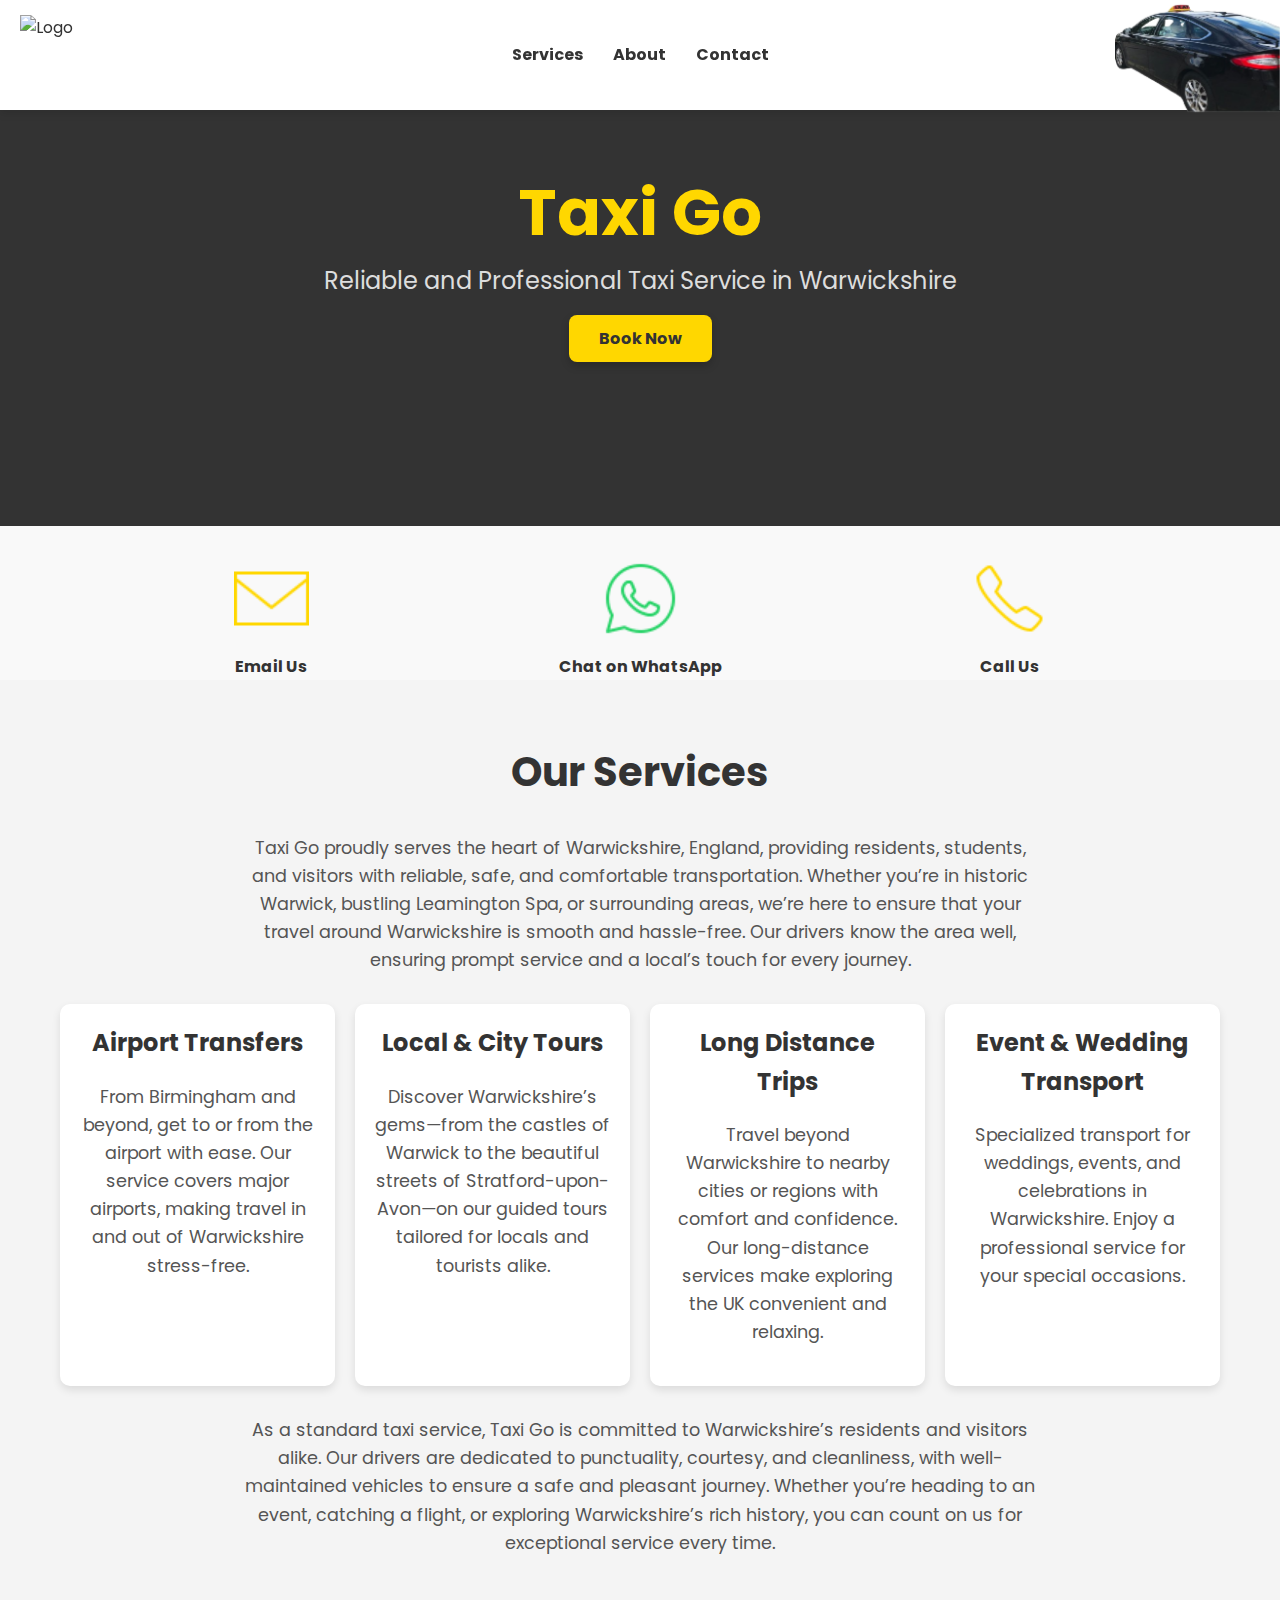
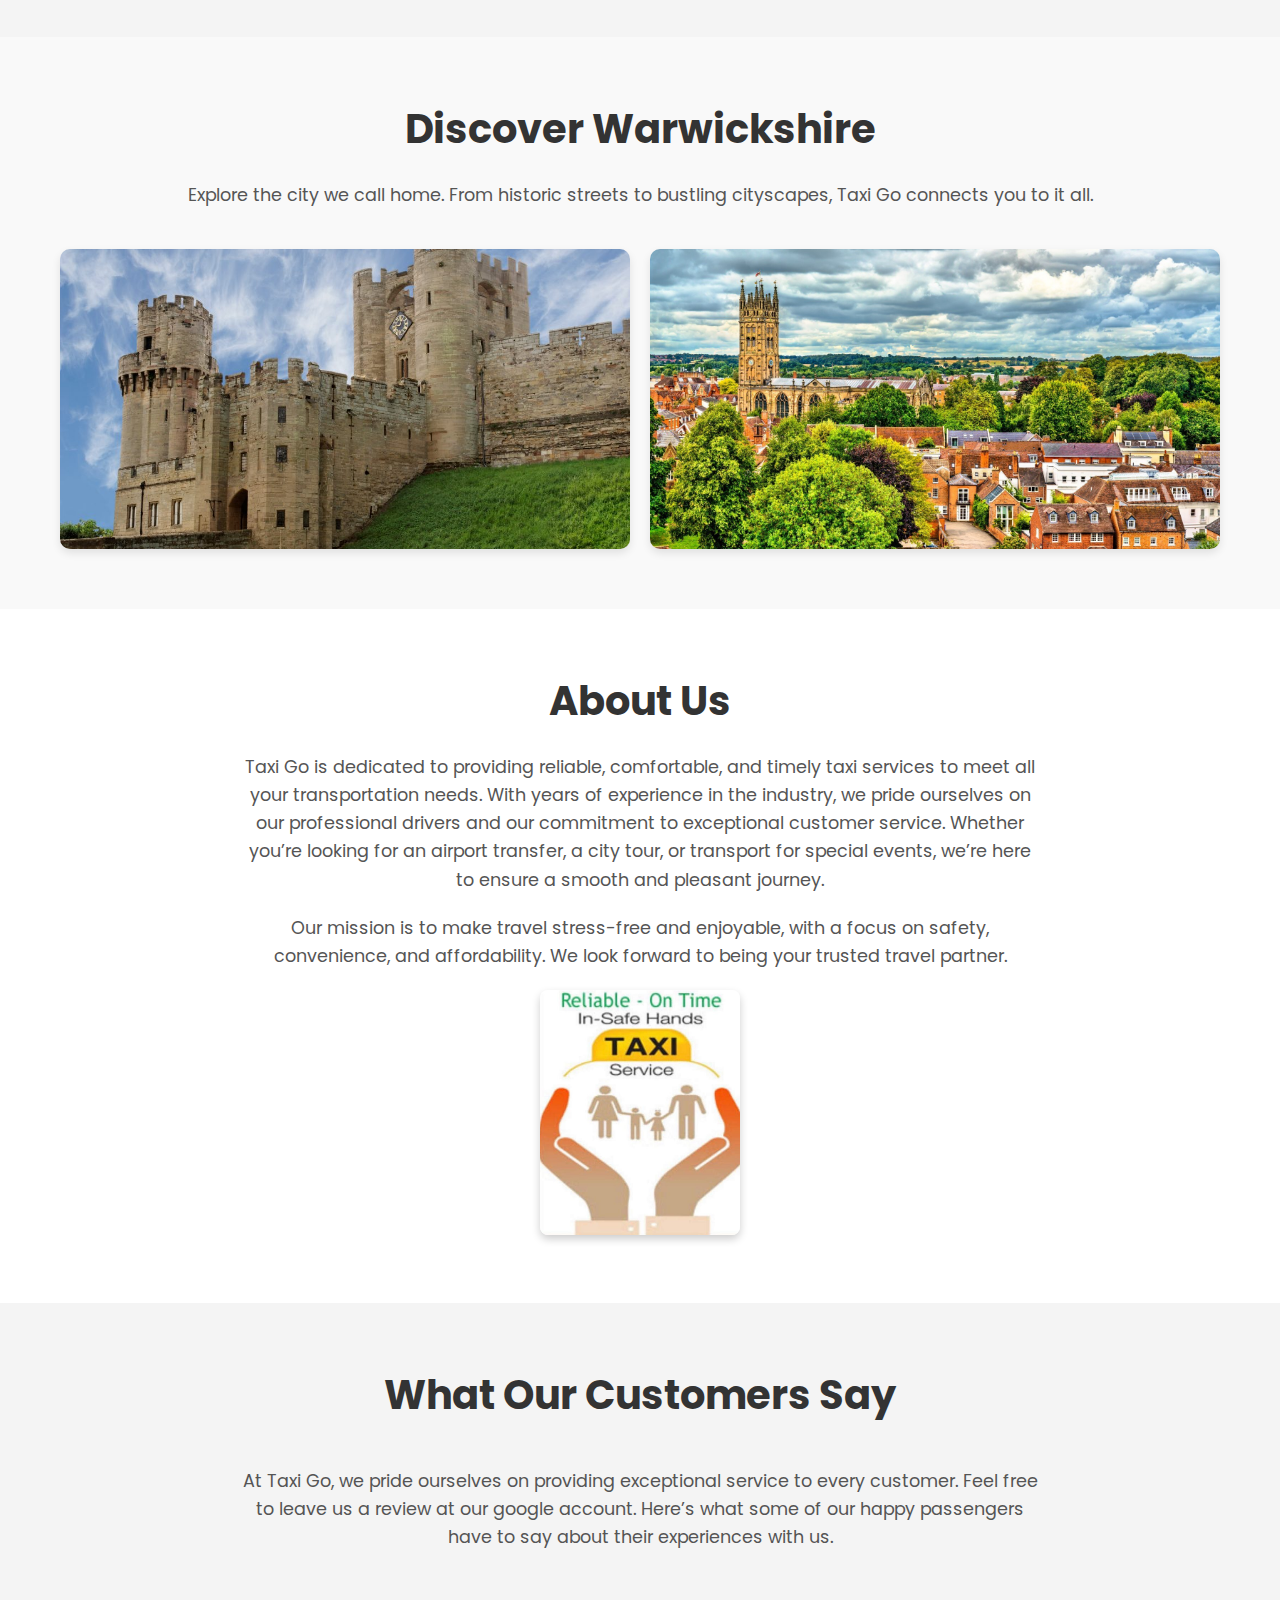
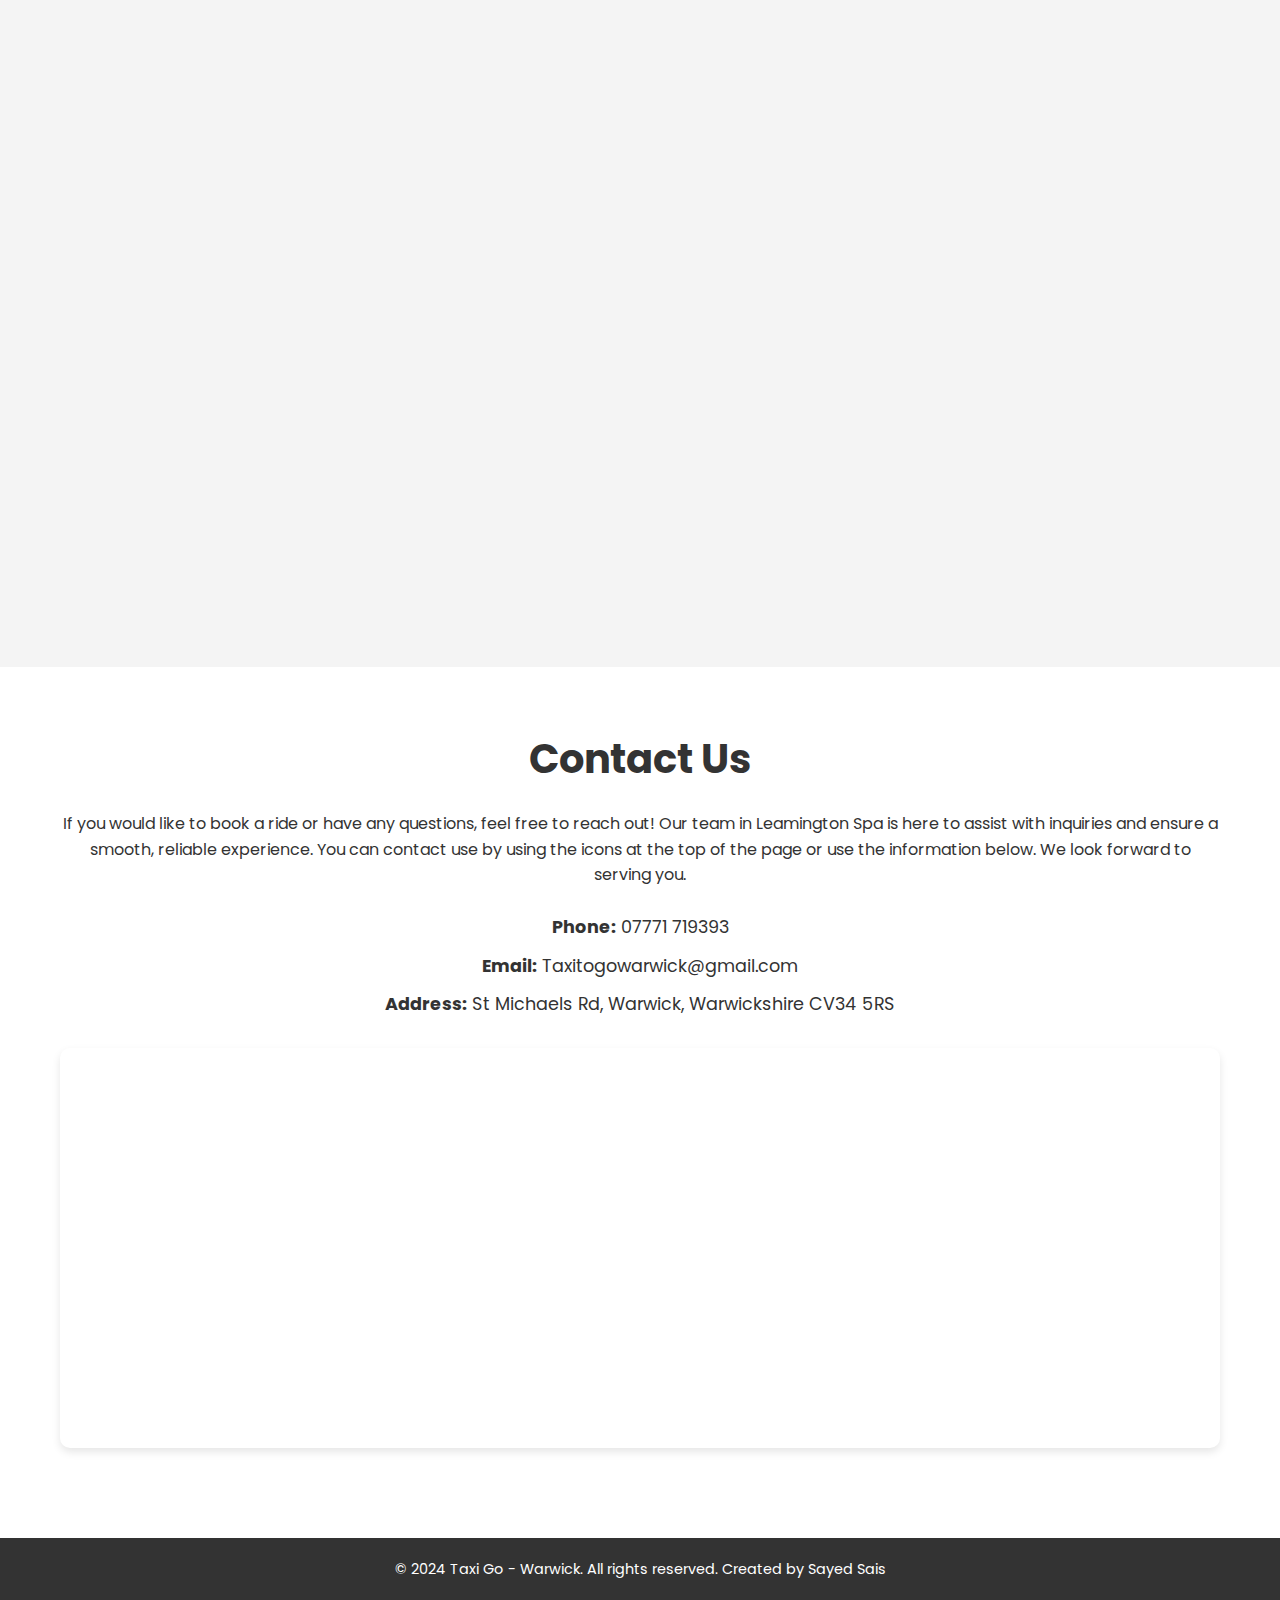
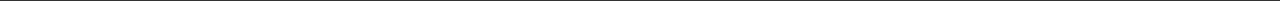
==== index.html @ 7122a452 "Add files via upload" ====
<!DOCTYPE html>
<html lang="en">
<head>
  <meta charset="UTF-8">
  <meta name="viewport" content="width=device-width, initial-scale=1.0">
  <title>Taxi Go - Leamington Spa</title>
  <link rel="stylesheet" href="styles/styles.css">
  <link href="https://fonts.googleapis.com/css2?family=Poppins:wght@300;400;600&display=swap" rel="stylesheet">
</head>
<body>

  <!-- Navigation Bar -->
  <div class="navbar">
    <div class="logo">
        <img src="images/logo.png" alt="Logo">
    </div>
    <div class="menu">
        <a href="#services">Services</a>
        <a href="#about">About</a>
        <a href="#contact">Contact</a>
    </div>
    <div class="right-image">
        <img src="images/car.png" alt="Right Side Image">
    </div>
</div>


  <section id="main-title" class="main-title-section">
    <div class="container">
        <h1 class="main-title">Taxi Go</h1>
        <p class="subtitle">Reliable and Professional Taxi Service in Warwickshire</p>
        <br>
        <a href="#contact" class="button">Book Now</a>
    </div>
</section>

<div class="contact-options">
    <a href="mailto:Taxitogowarwick@gmail.com">
        <img src="images/icons8-email-50.png" alt="Email Us" class="contact-icon" loading="lazy">
        <p>Email Us</p>
    </a>
    <a href="https://wa.me/447771719393" target="_blank" class="whatsapp-link">
        <img src="images/icons8-whatsapp-50.png" alt="Chat on WhatsApp" class="contact-icon" loading="lazy">
        <p>Chat on WhatsApp</p>
    </a>
    <a href="tel:+447771719393">
        <img src="images/icons8-phone-50.png" alt="Call Us" class="contact-icon" loading="lazy">
        <p>Call Us</p>
    </a>
</div>

 <!-- Services Section -->
<section id="services" class="services-section">
    <div class="container">
        <h2>Our Services</h2>
        <p>Taxi Go proudly serves the heart of Warwickshire, England, providing residents, students, and visitors with reliable, safe, and comfortable transportation. Whether you’re in historic Warwick, bustling Leamington Spa, or surrounding areas, we’re here to ensure that your travel around Warwickshire is smooth and hassle-free. Our drivers know the area well, ensuring prompt service and a local’s touch for every journey.</p>
        
        <div class="services-list">
            <div class="service-item">
                <h3>Airport Transfers</h3>
                <p>From Birmingham and beyond, get to or from the airport with ease. Our service covers major airports, making travel in and out of Warwickshire stress-free.</p>
            </div>
            <div class="service-item">
                <h3>Local & City Tours</h3>
                <p>Discover Warwickshire’s gems—from the castles of Warwick to the beautiful streets of Stratford-upon-Avon—on our guided tours tailored for locals and tourists alike.</p>
            </div>
            <div class="service-item">
                <h3>Long Distance Trips</h3>
                <p>Travel beyond Warwickshire to nearby cities or regions with comfort and confidence. Our long-distance services make exploring the UK convenient and relaxing.</p>
            </div>
            <div class="service-item">
                <h3>Event & Wedding Transport</h3>
                <p>Specialized transport for weddings, events, and celebrations in Warwickshire. Enjoy a professional service for your special occasions.</p>
            </div>
        </div>

        <!-- Additional Information After Services Boxes -->
        <p>As a standard taxi service, Taxi Go is committed to Warwickshire’s residents and visitors alike. Our drivers are dedicated to punctuality, courtesy, and cleanliness, with well-maintained vehicles to ensure a safe and pleasant journey. Whether you’re heading to an event, catching a flight, or exploring Warwickshire’s rich history, you can count on us for exceptional service every time.</p>
    </div>
</section>

<section id="gallery" class="gallery-section">
  <div class="container">
      <h2>Discover Warwickshire</h2>
      <p>Explore the city we call home. From historic streets to bustling cityscapes, Taxi Go connects you to it all.</p>
      <div class="gallery-grid">
          <img src="images/1.jpg" alt="Leamington Spa City View">
          <img src="images/2.jpeg" alt="Tavistock Street">
      </div>
  </div>
</section>

  <!-- About Us Section -->
<section id="about" class="about-section">
    <div class="container">
      <h2>About Us</h2>
      <p>Taxi Go is dedicated to providing reliable, comfortable, and timely taxi services to meet all your transportation needs. 
      With years of experience in the industry, we pride ourselves on our professional drivers and our commitment to exceptional 
      customer service. Whether you’re looking for an airport transfer, a city tour, or transport for special events, we’re here 
      to ensure a smooth and pleasant journey.</p>
      
      <p>Our mission is to make travel stress-free and enjoyable, with a focus on safety, convenience, and affordability. We look 
      forward to being your trusted travel partner.</p>
      
      <!-- Image Display Area -->
      <div class="about-image">
        <img src="images/about.png" alt="Reliable - On Time - In Safe Hands" />
      </div>
    </div>
  </section>

  
  <section id="reviews" class="reviews-section">
    <div class="container">
        <h2>What Our Customers Say</h2>
        <p class="reviews-intro">
          At Taxi Go, we pride ourselves on providing exceptional service to every customer. Feel free to leave us a review at our google account. Here’s what some of our happy passengers have to say about their experiences with us.
      </p>
        <div class="reviews-list">
            <div class="review-item">
                <p>"The vehicle was spotless, comfortable, and clearly well-maintained, making for a smooth and enjoyable ride. What truly stood out was the driver’s impressive knowledge of the area—they navigated traffic efficiently while sharing fascinating insights about the city, turning the journey into an engaging and informative experience.

                  The fare was exactly as quoted, with no hidden fees or surprises, which added to the hassle-free experience. Overall, this taxi company exceeded all expectations. I highly recommend their reliable service and will definitely be using them again in the future!"</p>
                <div class="star-rating">
                    <span>⭐</span><span>⭐</span><span>⭐</span><span>⭐</span><span>⭐</span>
                </div>
                <h3>- Harjeet Sahota</h3>
            </div>
            <div class="review-item">
                <p>"I’ve been using this taxi firm from Leamington Spa for a long time, and they’ve always provided great service. They’re doing a fantastic job—well done, guys! Keep up the excellent work!"</p>
                <div class="star-rating">
                    <span>⭐</span><span>⭐</span><span>⭐</span><span>⭐</span><span>⭐</span>
                </div>
                <h3>- Murat Dundar</h3>
            </div>
            <div class="review-item">
                <p>"Just been dropped off at Heathrow this evening without a hitch. First time using this firm, but good communication via WhatsApp beforehand gave me reassurance that the booking was confirmed. Courteous and safe driver. Will use them again!"</p>
                <div class="star-rating">
                    <span>⭐</span><span>⭐</span><span>⭐</span><span>⭐</span><span>⭐</span>
                </div>
                <h3>- Anita Fox</h3>
            </div>
        </div>
    </div>
</section>

 

<section id="contact" class="contact-section">
  <div class="container">
      <h2>Contact Us</h2>
      <p>If you would like to book a ride or have any questions, feel free to reach out! Our team in Leamington Spa is here to assist with inquiries and ensure a smooth, reliable experience. You can contact use by using the icons at the top of the page or use the information below. We look forward to serving you.</p>
      <div class="contact-details">
        <br>
          <p><strong>Phone:</strong> 07771 719393</p>
          <p><strong>Email:</strong> Taxitogowarwick@gmail.com</p>
          <p><strong>Address:</strong> St Michaels Rd, Warwick, Warwickshire CV34 5RS</p>
        </div>
        <div id="map" class="google-map">
            <iframe
            src="https://www.google.com/maps/embed?pb=!1m18!1m12!1m3!1d3159.1241571814375!2d-1.5929245!3d52.2830655!2m3!1f0!2f0!3f0!3m2!1i1024!2i768!4f13.1!3m3!1m2!1s0x487743ac12345abc%3A0x6789abcd1234efgh!2sSt%20Michaels%20Rd%2C%20Warwick%20CV34%205RS%2C%20UK!5e0!3m2!1sen!2suk!4v1690543267"
                width="100%"
                height="400"
                style="border:0;"
                allowfullscreen=""
                loading="lazy">
            </iframe>
        </div>
              </a>
          </p>
      </div>
  </div>
</section>

  <!-- Footer Section -->
  <footer class="footer-section">
    <div class="container">
      <p>&copy; 2024 Taxi Go - Warwick. All rights reserved. <span class="footer-author">Created by <a href="https://www.linkedin.com/in/sayed-sais-0a8117298/" class="footer-author-link">Sayed Sais</a></span></p>
    </div>
  </footer>

  <script src="scripts/script.js"></script>
</body>
</html>
---- styles/styles.css ----
/* Global Styles */
* {
  margin: 0;
  padding: 0;
  box-sizing: border-box;
}

body {
  font-family: 'Poppins', sans-serif;
  line-height: 1.6;
  background: #f9f9f9;
  color: #333;
}

.container {
  max-width: 1200px;
  margin: 0 auto;
  padding: 0 20px;
}

/* Smooth Scrolling */
html {
  scroll-behavior: smooth;
}

/* Navbar */
.navbar {
  display: flex;
  align-items: center;
  justify-content: space-between; /* Space out logo, menu, and image */
  padding: 20px;
  background-color: white;
  position: fixed;
  width: 100%;
  top: 0;
  left: 0;
  box-shadow: 0 4px 8px rgba(0, 0, 0, 0.1);
  z-index: 1000;
  height: 110px; /* Adjusted height */
}

.logo {
  position: absolute;
  top: 15px;
  left: 20px; /* Position logo in the top-left corner */
}

.logo img {
  width: 80px; /* Adjust logo size */
}

.menu {
  display: flex;
  align-items: center; /* Vertically center menu links */
  flex: 1; /* Push the right image to the far right */
  justify-content: center; /* Center the menu */
}

.menu a {
  color: #333;
  text-decoration: none;
  font-weight: bold;
  margin: 0 15px;
}

.menu a:hover {
  color: #ffd700; /* Optional hover effect */
}

.right-image {
  position: absolute;
  top: -139px;
  right: 0px; /* Position image in the top-right corner */
}

.right-image img {
  width: 165px; /* Adjust the size of the image */
  height: auto;
}

/* Hero Section */
.hero {
  background-image: url("../images/Cars.png");
  background-size: cover;
  background-attachment: fixed;
  background-position: center;
  height: 100vh;
  display: flex;
  align-items: center;
  color: white;
  padding-left: 10%;
}

.hero-content {
  max-width: 600px;
  display: flex;
  flex-direction: column;
  align-items: flex-start;
  text-align: left; /* Ensure text aligns to the left */
  margin-left: 10%; /* Adjust as needed to keep content centered */
}

.hero-title {
  font-size: 3rem;
  line-height: 1.2; /* Adjust line height for readability */
  margin-bottom: 10px;
  margin-left: -20%;
}

.hero-subtitle {
  font-size: 1.2rem;
  line-height: 1.5; /* Adds spacing between lines in subtitle */
  max-width: 70%; /* Ensures text wraps within max-width of container */
  margin-bottom: 20px;
  margin-left: -30%;
  text-align: left;
}

.hero h1 {
  font-size: 3rem;
  margin-bottom: 10px;
}

.hero p {
  font-size: 1.2rem;
  margin-bottom: 20px;
}

.button {
  background-color: #ffd700;
  padding: 12px 30px; /* Larger padding for a more prominent button */
  color: #333;
  text-decoration: none;
  border-radius: 8px; /* Rounded corners */
  transition: background-color 0.3s ease, transform 0.3s ease; /* Smooth transition for color and scale */
  box-shadow: 0px 4px 8px rgba(0, 0, 0, 0.2); /* Subtle shadow for depth */
  font-weight: bold;
  margin-top: 0px; /* Adds space between text and button */
  margin-left: 0px; /* Align button slightly to the right within the content */  
}

.button:hover {
  background-color: #333;
  color: #fff;
  transform: scale(1.05); /* Slight scale effect on hover */
  box-shadow: 0px 6px 12px rgba(0, 0, 0, 0.3); /* Deepens shadow on hover */
}

/* Services Section */
.services-section {
  background-color: #f4f4f4;
  padding: 60px 20px;
  text-align: center;
}

.services-section h2 {
  font-size: 2.5rem;
  margin-bottom: 30px;
  color: #333;
}

.services-list {
  display: grid;
  grid-template-columns: repeat(auto-fit, minmax(220px, 1fr));
  gap: 20px;
}

.service-item {
  background-color: #fff;
  padding: 20px;
  border-radius: 10px;
  box-shadow: 0px 4px 8px rgba(0, 0, 0, 0.1);
  transition: transform 0.3s ease;
}

/* Service Item Hover Effect */
.service-item:hover {
  transform: translateY(-5px);
}

.service-item h3 {
  font-size: 1.5rem;
  margin-bottom: 10px;
  color: #333;
}

.service-item p {
  color: #555;
}


/* General Paragraph Styling for Services Section */
.services-section p {
  font-size: 1.1rem;
  line-height: 1.6;
  color: #555;
  max-width: 800px;
  margin: 20px auto; /* Centers the paragraph and adds vertical spacing */
  text-align: center;
}

/* Additional Spacing Above and Below Services List */
.services-list {
  margin-top: 30px; /* Adds space above the service boxes */
  margin-bottom: 30px; /* Adds space below the service boxes */
}



/* About Us Section */
.about-section {
  background-color: #fff;
  padding: 60px 20px;
  text-align: center;
  color: #333;
}

.about-section h2 {
  font-size: 2.5rem;
  margin-bottom: 20px;
  color: #333;
}

.about-section p {
  font-size: 1.1rem;
  line-height: 1.6;
  max-width: 800px;
  margin: 0 auto 20px auto;
  color: #555;
}

/* Image Styling */
.about-image {
  margin-top: 0; /* Remove top margin */
  margin-bottom: 0; /* Remove bottom margin */
  text-align: center; /* Center the image in the container */
}

.about-image img {
  width: 100%;
  
  max-width: 200px; /* Limits the image width */
  height: auto;
  border-radius: 8px;
  box-shadow: 0px 4px 8px rgba(0, 0, 0, 0.2);
  margin: 0 auto; /* Center the image */
}


/* Contact Section */
.contact-section {
  background-color: #fff;
  padding: 60px 20px;
  text-align: center;
}

.contact-section h2 {
  font-size: 2.5rem;
  margin-bottom: 20px;
}

.contact-details p {
  margin-bottom: 10px;
  font-size: 1.1rem;
}

.contact-options {
  display: flex;
  justify-content: center;
  gap: 250px;
  margin-top: 35px;
}

.contact-options a {
  text-decoration: none;
  color: #333;
  text-align: center;
  font-weight: bold;
}

.contact-icon {
  border-radius: 5%; /* Makes the background circular */
  width: 75px;
  margin-bottom: 10px;
}

.contact-options a:hover {
  color: #ffd700;
}

/* Footer */
.footer-section {
  background: #333;
  color: #fff;
  text-align: center;
  padding: 20px 0;
  font-size: 0.9rem;
}

.footer-section p {
  margin: 0;
}

.footer-author-link {
  color: #ffffff;
  text-decoration: none;
}

.footer-author-link:hover {
  color: #ffd700;
}
/* Reviews Section */
.reviews-section {
background-color: #f4f4f4;
padding: 60px 20px;
text-align: center;
}

.reviews-section h2 {
font-size: 2.5rem;
margin-bottom: 40px;
color: #333;
}

.reviews-list {
display: grid;
grid-template-columns: repeat(auto-fit, minmax(300px, 1fr));
gap: 20px;
}

/* Review Items with Fade-In Animation */
@keyframes fadeIn {
from {
    opacity: 0;
    transform: translateY(20px);
}
to {
    opacity: 1;
    transform: translateY(0);
}
}

.review-item {
background-color: #fff;
padding: 20px;
border-radius: 10px;
box-shadow: 0px 4px 8px rgba(0, 0, 0, 0.1);
text-align: center;
animation: fadeIn 1s ease-in-out;
opacity: 0;
animation-fill-mode: forwards;
}

.reviews-list .review-item:nth-child(1) {
animation-delay: 0.2s;
}

.reviews-list .review-item:nth-child(2) {
animation-delay: 0.4s;
}

.reviews-list .review-item:nth-child(3) {
animation-delay: 0.6s;
}

.review-item:hover {
transform: translateY(-5px);
box-shadow: 0px 6px 12px rgba(0, 0, 0, 0.2);
}

.review-item p {
font-size: 1.1rem;
color: #555;
margin-bottom: 15px;
font-style: italic;
}

.star-rating {
color: #ffd700;
font-size: 1.5rem;
margin-bottom: 10px;
}

.review-item h3 {
font-size: 1rem;
color: #333;
font-weight: bold;
margin: 0;
}

.google-map {
margin: 30px 0;
width: 100%;
height: 400px;
border-radius: 10px;
overflow: hidden;
box-shadow: 0px 4px 8px rgba(0, 0, 0, 0.1);
}

.reviews-intro {
font-size: 1.1rem;
  line-height: 1.6;
  max-width: 800px;
  margin: 0 auto 20px auto;
  color: #555;
}

/* Main Title Section */
.main-title-section {
  background-color: #333; /* Background color for contrast */
  color: #fff; /* White text for contrast */
  text-align: center;
  padding: 175px 20px; /* Padding for spacing */
}

.main-title {
  font-size: 4rem; /* Large font size for emphasis */
  font-weight: bold;
  margin: 0;
  line-height: 1.2;
  color: #ffd700; /* Golden color for branding */
}

.subtitle {
  font-size: 1.5rem;
  margin-top: 10px;
  color: #ddd; /* Slightly muted white for subtitle */
}

.gallery-section {
  text-align: center;
  padding: 60px 20px;
  background-color: #f9f9f9;
}

.gallery-section h2 {
  font-size: 2.5rem;
  color: #333;
  margin-bottom: 20px;
}

.gallery-section p {
  font-size: 1.1rem;
  color: #555;
  margin-bottom: 40px;
}

.gallery-grid {
  display: grid;
  grid-template-columns: repeat(2, 1fr); /* Creates a 2x2 grid */
  gap: 20px; /* Space between grid items */
  justify-content: center;
}

.gallery-grid img {
  width: 100%;
  height: 300px;
  object-fit: cover;
  border-radius: 10px;
  box-shadow: 0px 4px 8px rgba(0, 0, 0, 0.1);
  transition: transform 0.3s ease, box-shadow 0.3s ease;
  image-rendering: auto; /* Ensures optimal browser rendering */
}


.gallery-grid img:hover {
  transform: scale(1.025);
  box-shadow: 0px 6px 12px rgba(0, 0, 0, 0.2);
}


/* Responsive Adjustments for Smaller Screens */
@media (max-width: 768px) {
  .gallery-grid {
      grid-template-columns: 1fr; /* Single column on small screens */
  }
  .gallery-grid img {
      height: 250px; /* Adjust height for smaller devices */
  }
}


.footer-gallery {
  display: flex;
  justify-content: center;
  gap: 10px;
  margin-bottom: 10px;
}

.footer-gallery img {
  width: 80px;
  height: 80px;
  border-radius: 5px;
  object-fit: cover;
  box-shadow: 0px 2px 6px rgba(0, 0, 0, 0.1);
}

.whatsapp-link:hover {
  color: #25D366; /* WhatsApp green for the text */
}
.whatsapp-link p {
  color: #333; /* Default color */
  transition: color 0.3s ease; /* Smooth transition */
}

/* Change text color for WhatsApp text on hover */
.whatsapp-link:hover p {
  color: #25D366; /* WhatsApp green for text */
}
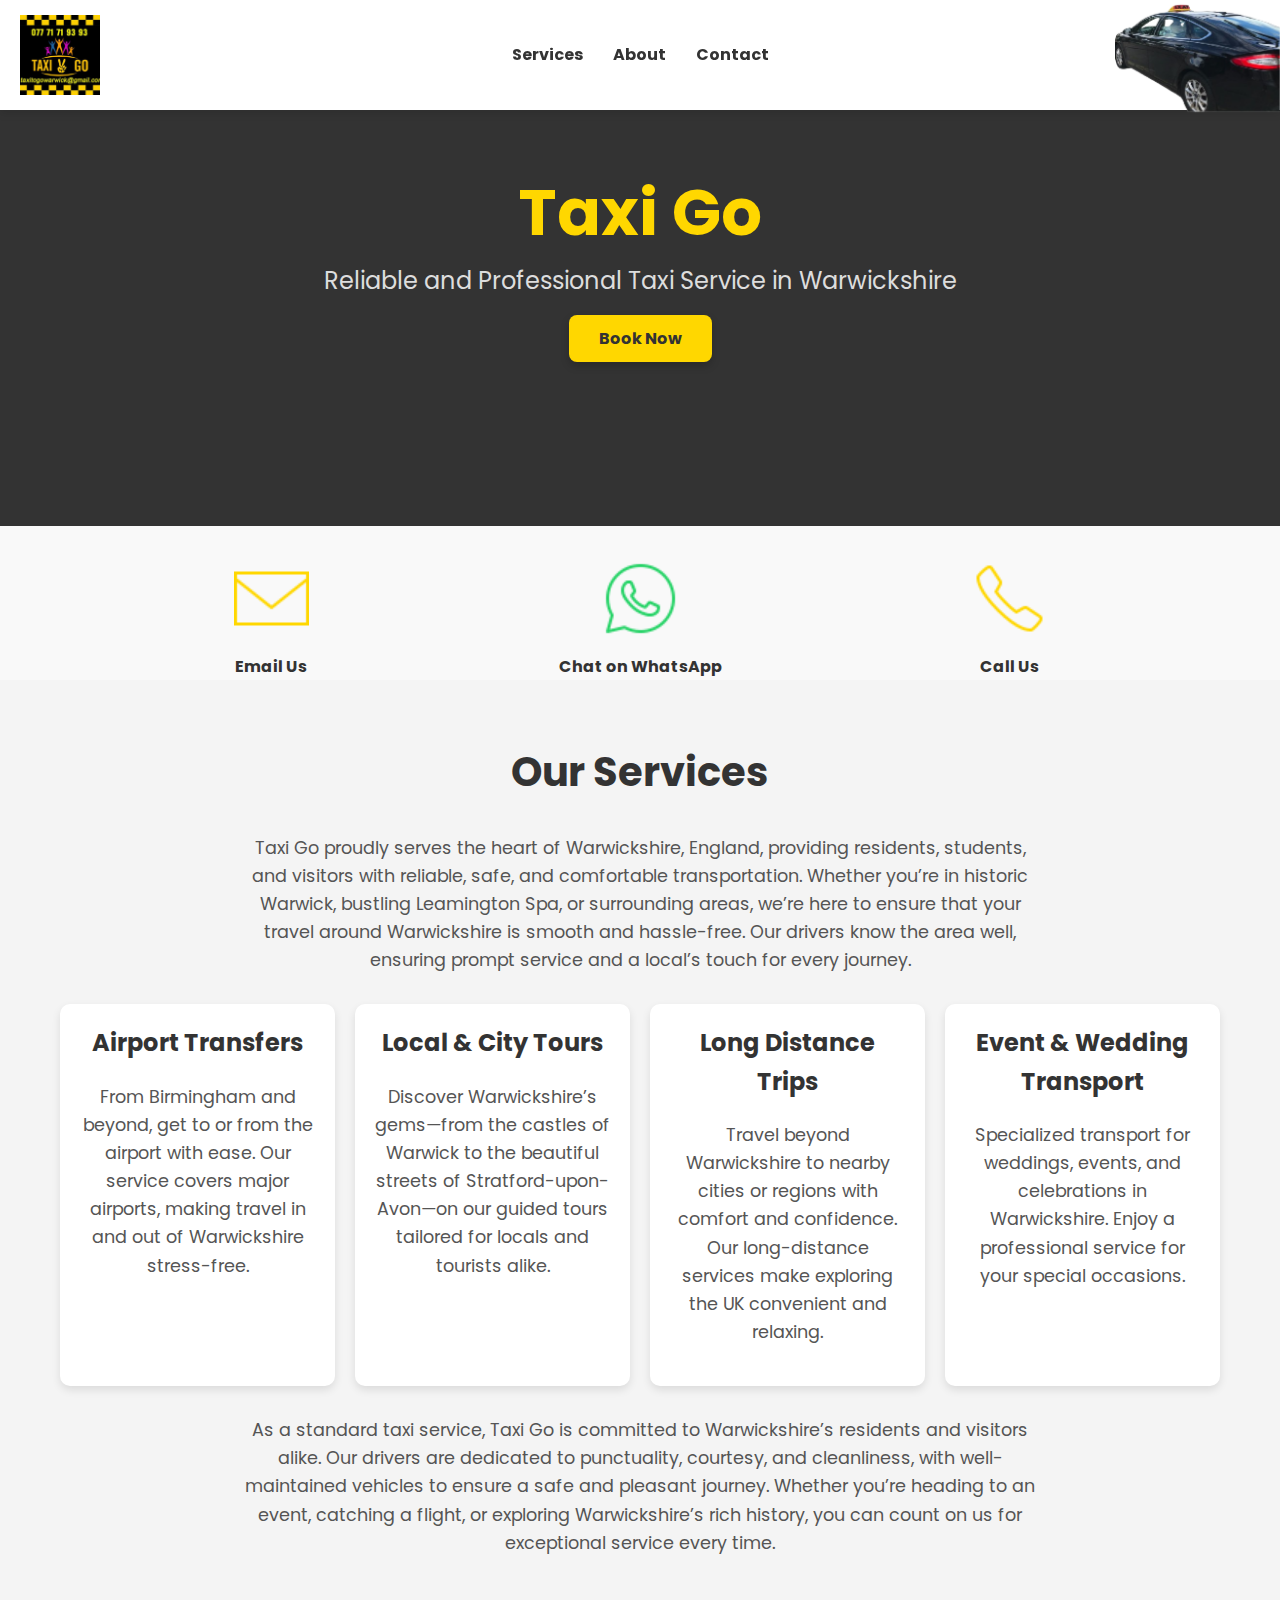
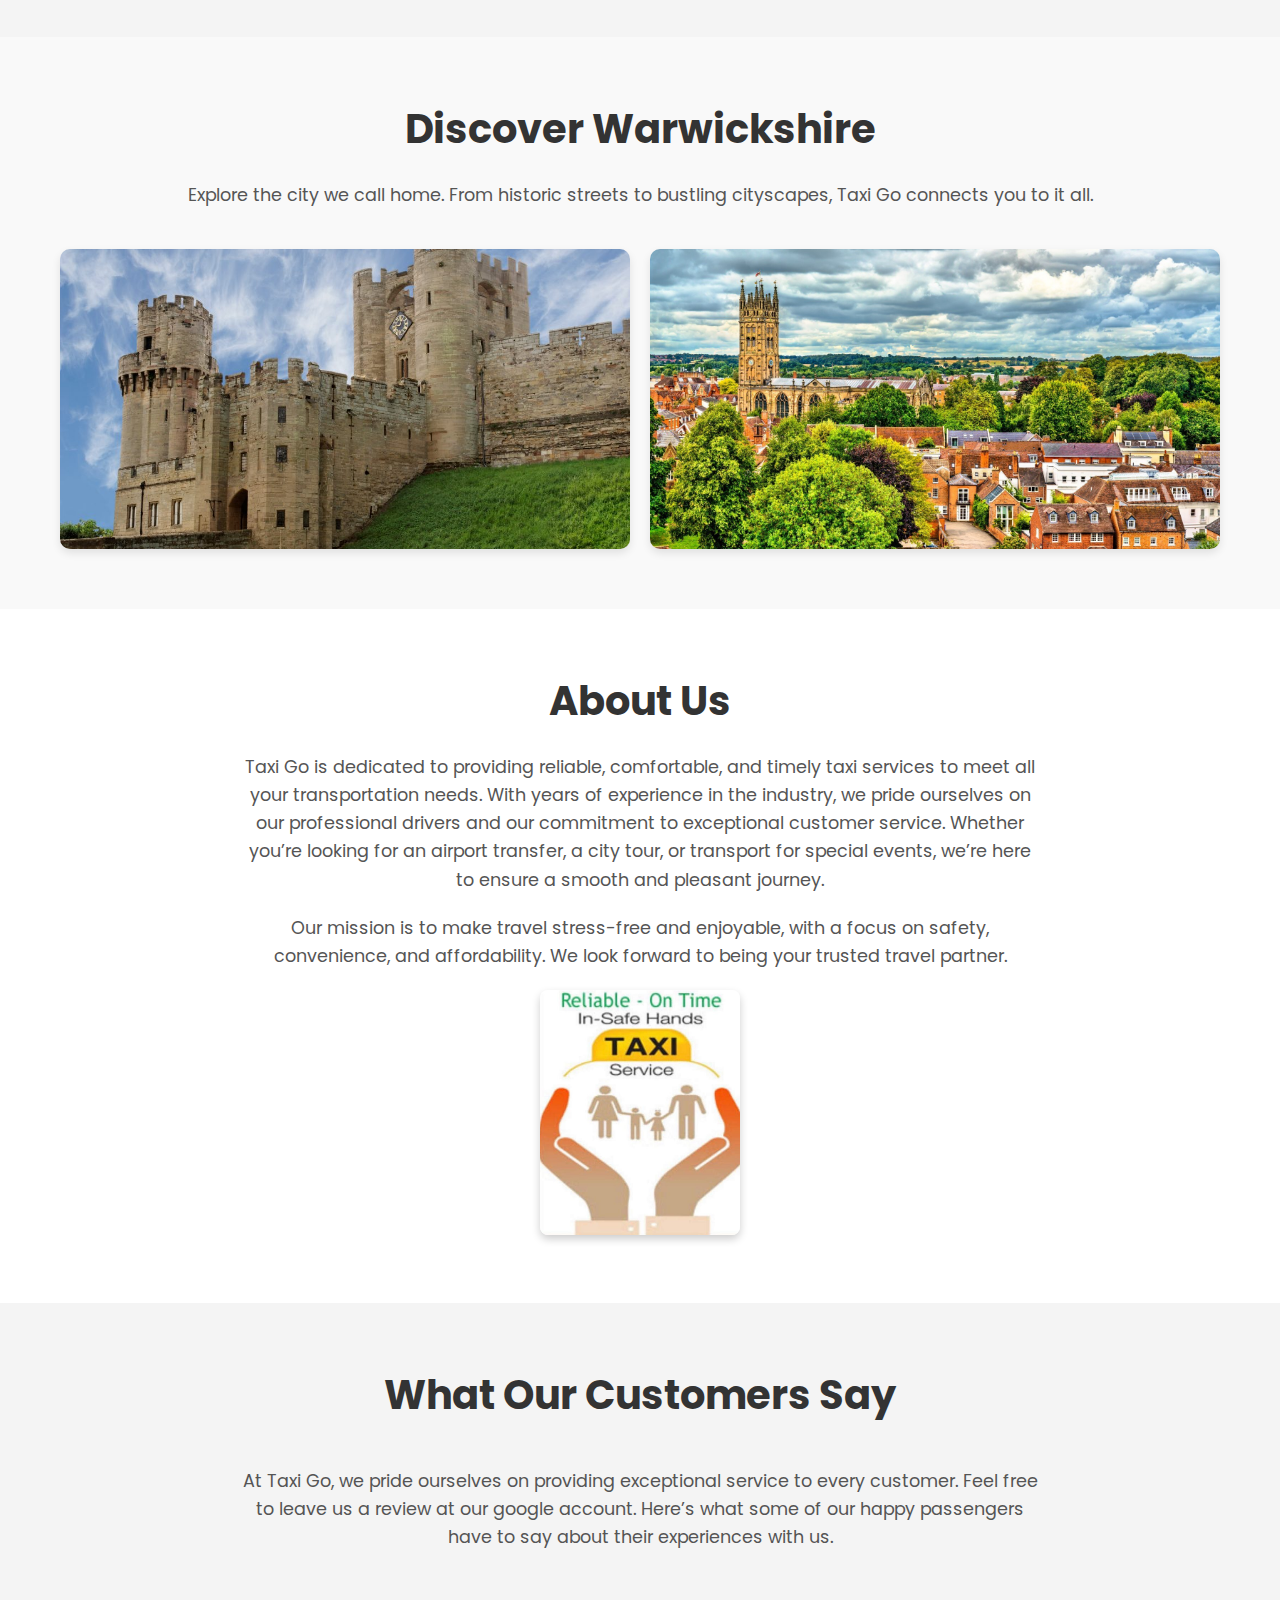
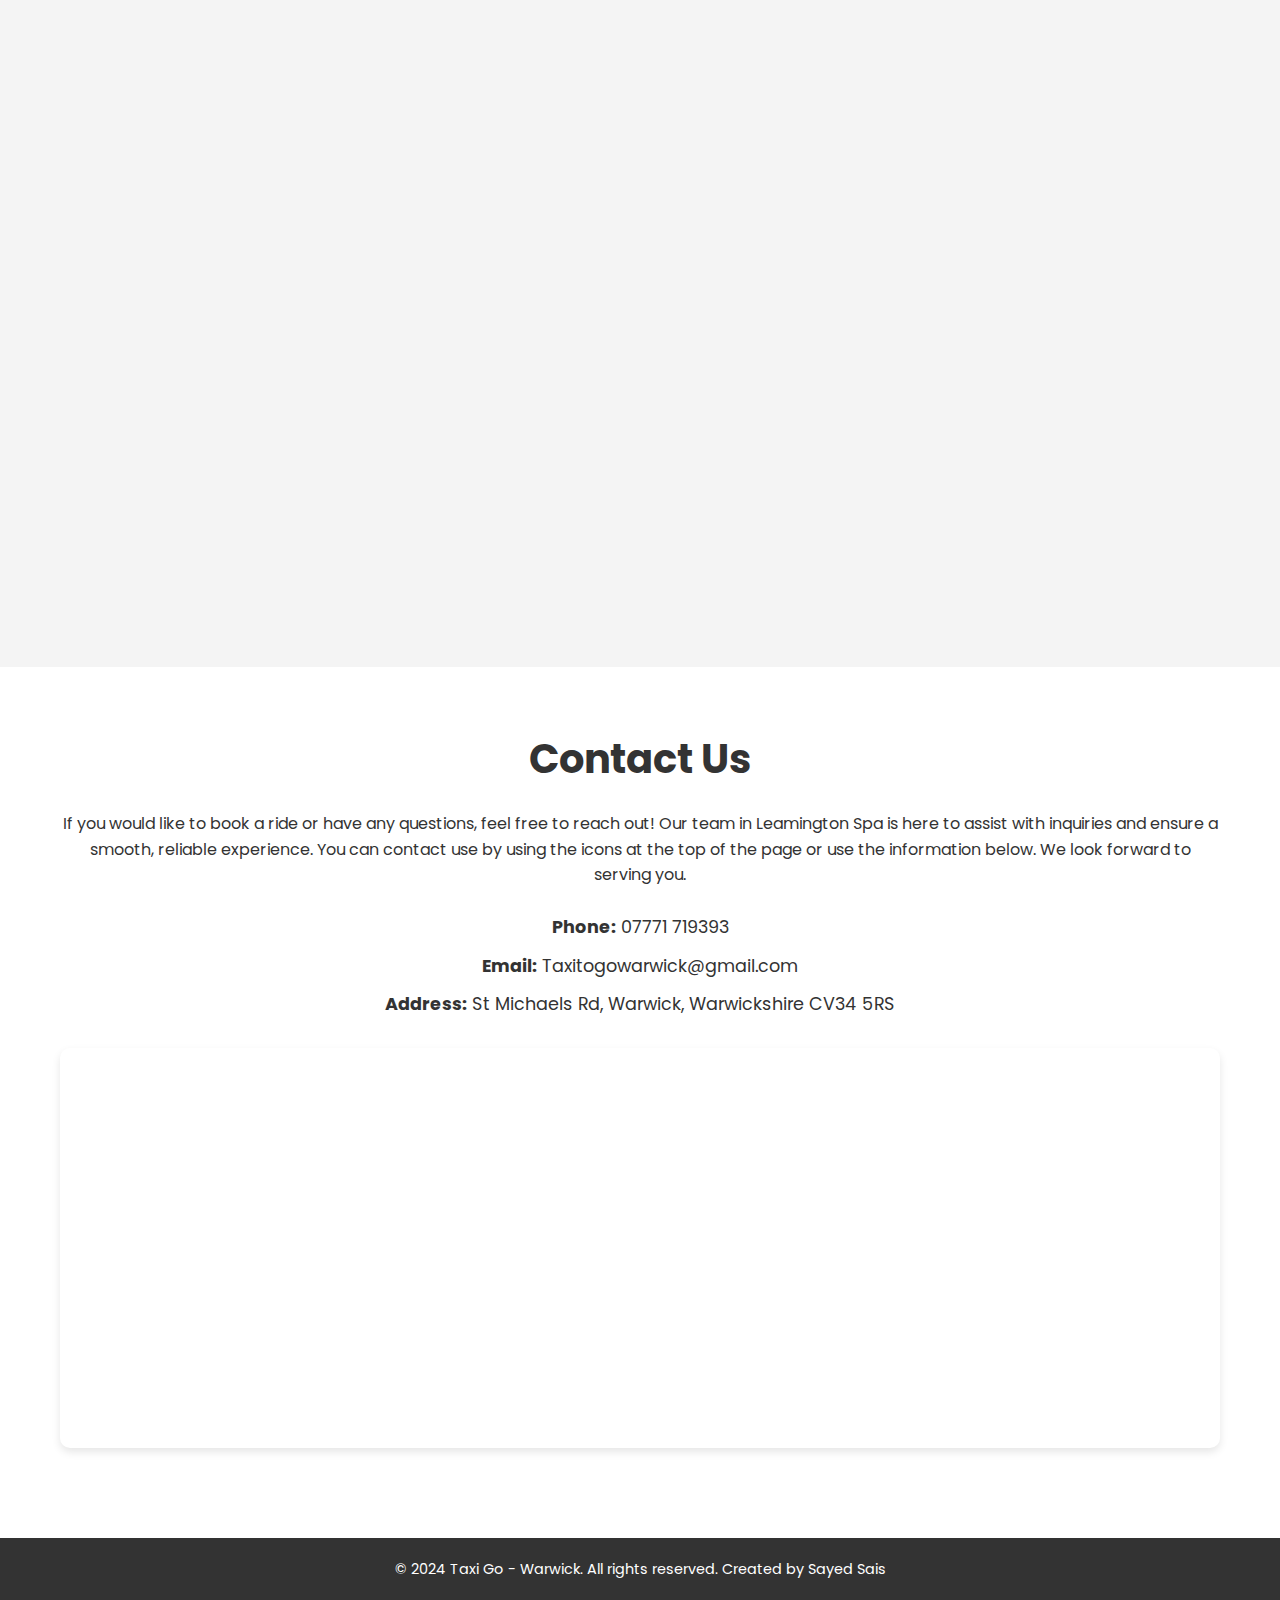
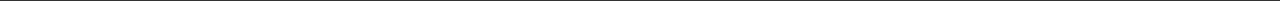
==== commit 68e8834a: "Update index.html" ====
--- a/index.html
+++ b/index.html
@@ -12,7 +12,7 @@
   <!-- Navigation Bar -->
   <div class="navbar">
     <div class="logo">
-        <img src="images/logo.png" alt="Logo">
+        <img src="images/Logo.png" alt="Logo">
     </div>
     <div class="menu">
         <a href="#services">Services</a>
@@ -184,4 +184,4 @@
 </html>
 
   
-  +  
